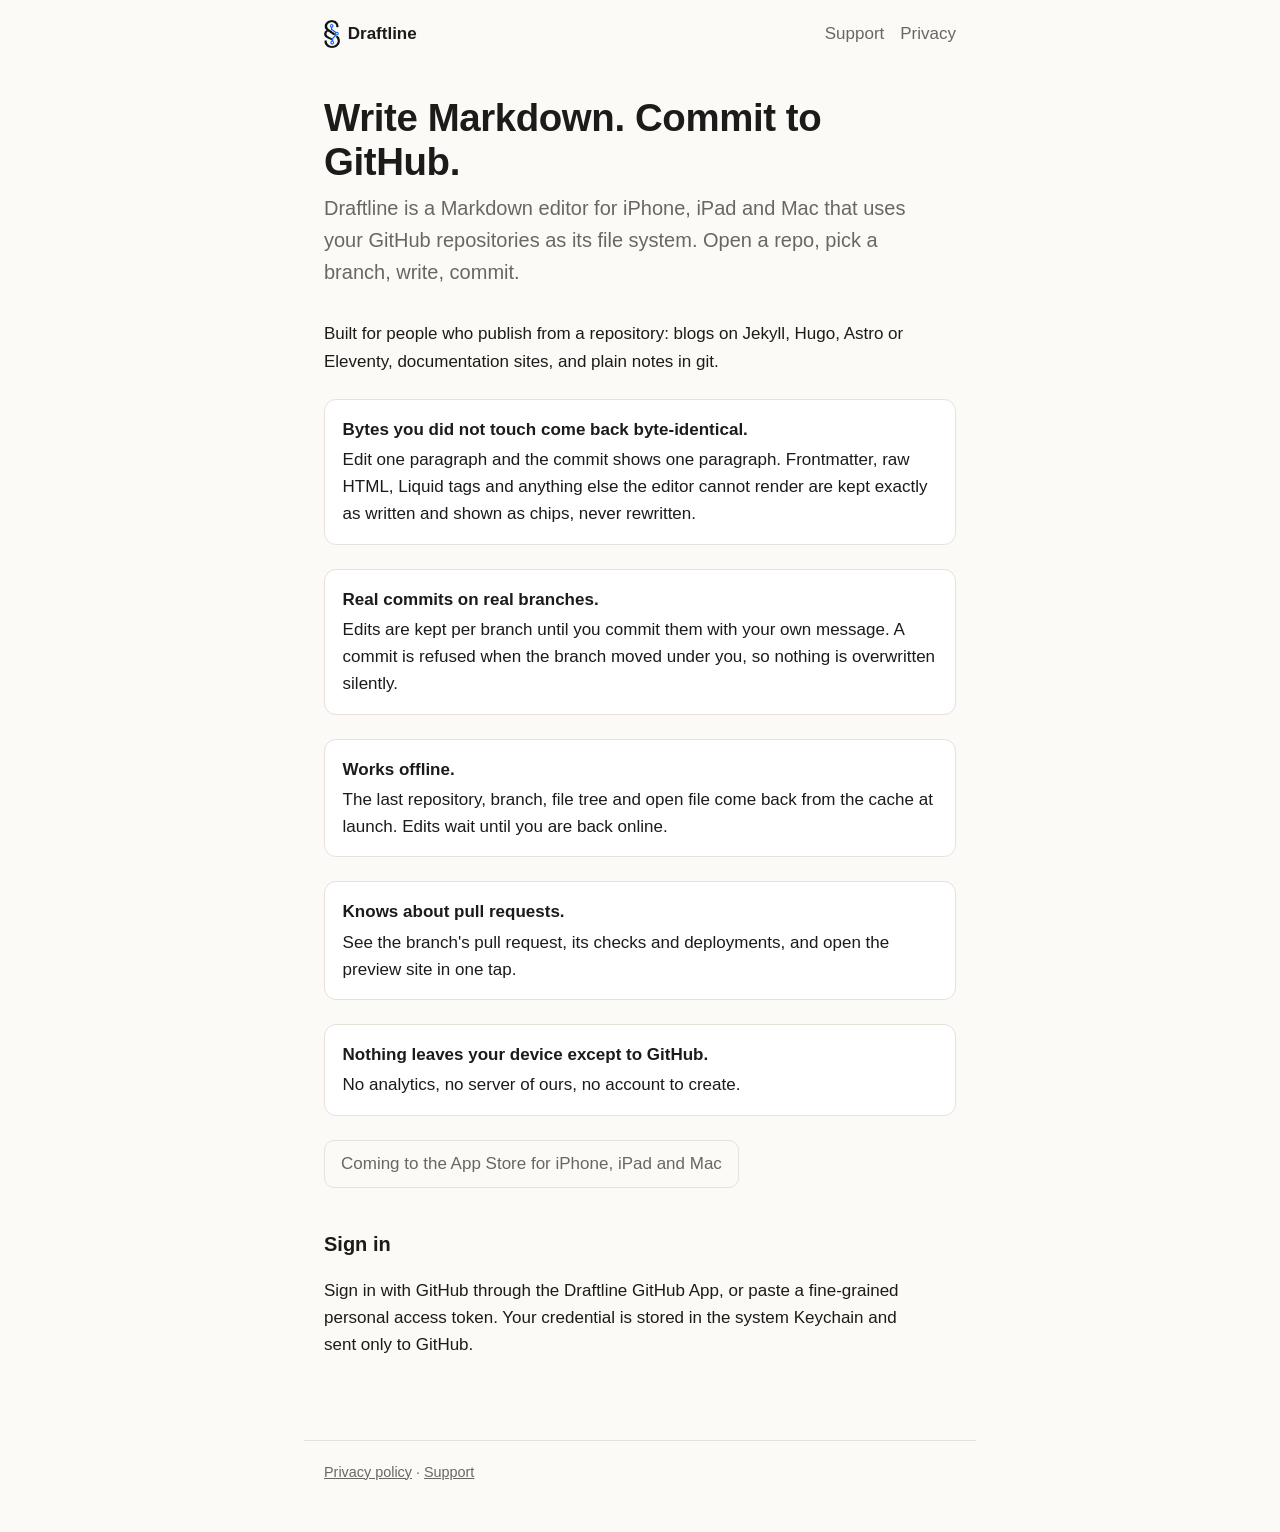
==== index.html @ df648ca8 "Landing page, privacy policy and support page" ====
<!doctype html>
<html lang="en">
<head>
  <meta charset="utf-8">
  <meta name="viewport" content="width=device-width, initial-scale=1">
  <title>Draftline — Markdown editor for your GitHub repos</title>
  <meta name="description" content="Draftline is a Markdown editor for iPhone, iPad and Mac that uses your GitHub repositories as its file system. Every byte you did not touch comes back exactly as it was.">
  <link rel="icon" href="favicon.ico" sizes="32x32">
  <link rel="apple-touch-icon" href="apple-touch-icon.png">
  <link rel="stylesheet" href="styles.css">
</head>
<body>
  <header class="site">
    <a class="brand" href="./">
      <picture>
        <source srcset="logo-dark.png" media="(prefers-color-scheme: dark)">
        <img src="logo-light.png" width="54" height="96" alt="">
      </picture>
      Draftline
    </a>
    <nav>
      <a href="support.html">Support</a>
      <a href="privacy.html">Privacy</a>
    </nav>
  </header>
  <main>
    <h1>Write Markdown. Commit to GitHub.</h1>
    <p class="lede">Draftline is a Markdown editor for iPhone, iPad and Mac that uses your GitHub repositories as its file system. Open a repo, pick a branch, write, commit.</p>

    <p>Built for people who publish from a repository: blogs on Jekyll, Hugo, Astro or Eleventy, documentation sites, and plain notes in git.</p>

    <ul class="features">
      <li><strong>Bytes you did not touch come back byte-identical.</strong> Edit one paragraph and the commit shows one paragraph. Frontmatter, raw HTML, Liquid tags and anything else the editor cannot render are kept exactly as written and shown as chips, never rewritten.</li>
      <li><strong>Real commits on real branches.</strong> Edits are kept per branch until you commit them with your own message. A commit is refused when the branch moved under you, so nothing is overwritten silently.</li>
      <li><strong>Works offline.</strong> The last repository, branch, file tree and open file come back from the cache at launch. Edits wait until you are back online.</li>
      <li><strong>Knows about pull requests.</strong> See the branch's pull request, its checks and deployments, and open the preview site in one tap.</li>
      <li><strong>Nothing leaves your device except to GitHub.</strong> No analytics, no server of ours, no account to create.</li>
    </ul>

    <span class="badge">Coming to the App Store for iPhone, iPad and Mac</span>

    <h2>Sign in</h2>
    <p>Sign in with GitHub through the Draftline GitHub App, or paste a fine-grained personal access token. Your credential is stored in the system Keychain and sent only to GitHub.</p>
  </main>
  <footer>
    <a href="privacy.html">Privacy policy</a> · <a href="support.html">Support</a>
  </footer>
</body>
</html>
---- styles.css ----
:root {
  color-scheme: light dark;
  --bg: #fbfaf7;
  --fg: #1c1b19;
  --muted: #6b6760;
  --accent: #2f5f8f;
  --rule: #e6e2da;
  --card: #ffffff;
}
@media (prefers-color-scheme: dark) {
  :root {
    --bg: #161514;
    --fg: #ebe7e0;
    --muted: #a19b91;
    --accent: #8fb6dd;
    --rule: #2c2a27;
    --card: #1f1d1b;
  }
}
* { box-sizing: border-box; }
html, body { margin: 0; padding: 0; }
body {
  background: var(--bg);
  color: var(--fg);
  font: 17px/1.6 -apple-system, BlinkMacSystemFont, "Segoe UI", Helvetica, Arial, sans-serif;
  -webkit-font-smoothing: antialiased;
}
main { max-width: 42rem; margin: 0 auto; padding: 3rem 1.25rem 4rem; }
header.site { display: flex; align-items: center; gap: 1rem; padding: 1.25rem 1.25rem 0; max-width: 42rem; margin: 0 auto; }
header.site a { color: inherit; text-decoration: none; font-weight: 600; }
.brand { display: flex; align-items: center; gap: 0.5rem; }
.brand img { height: 1.75rem; width: auto; display: block; }
header.site nav { margin-left: auto; display: flex; gap: 1rem; }
header.site nav a { color: var(--muted); font-weight: 400; }
h1 { font-size: 2.4rem; line-height: 1.15; letter-spacing: -0.01em; margin: 0 0 0.5rem; }
h2 { font-size: 1.25rem; margin: 2.5rem 0 0.75rem; }
p.lede { font-size: 1.25rem; color: var(--muted); margin: 0 0 2rem; }
p, li { max-width: 38rem; }
a { color: var(--accent); }
ul { padding-left: 1.2rem; }
li + li { margin-top: 0.5rem; }
.features { list-style: none; padding: 0; margin: 1.5rem 0 0; display: grid; gap: 1rem; }
.features li { background: var(--card); border: 1px solid var(--rule); border-radius: 12px; padding: 1rem 1.1rem; max-width: none; }
.features strong { display: block; margin-bottom: 0.2rem; }
.badge { display: inline-block; margin-top: 1.5rem; padding: 0.6rem 1rem; border: 1px solid var(--rule); border-radius: 10px; color: var(--muted); }
footer { max-width: 42rem; margin: 0 auto; padding: 0 1.25rem 3rem; color: var(--muted); font-size: 0.9rem; border-top: 1px solid var(--rule); padding-top: 1.25rem; }
footer a { color: inherit; }
code { font-family: ui-monospace, SFMono-Regular, Menlo, monospace; font-size: 0.92em; }
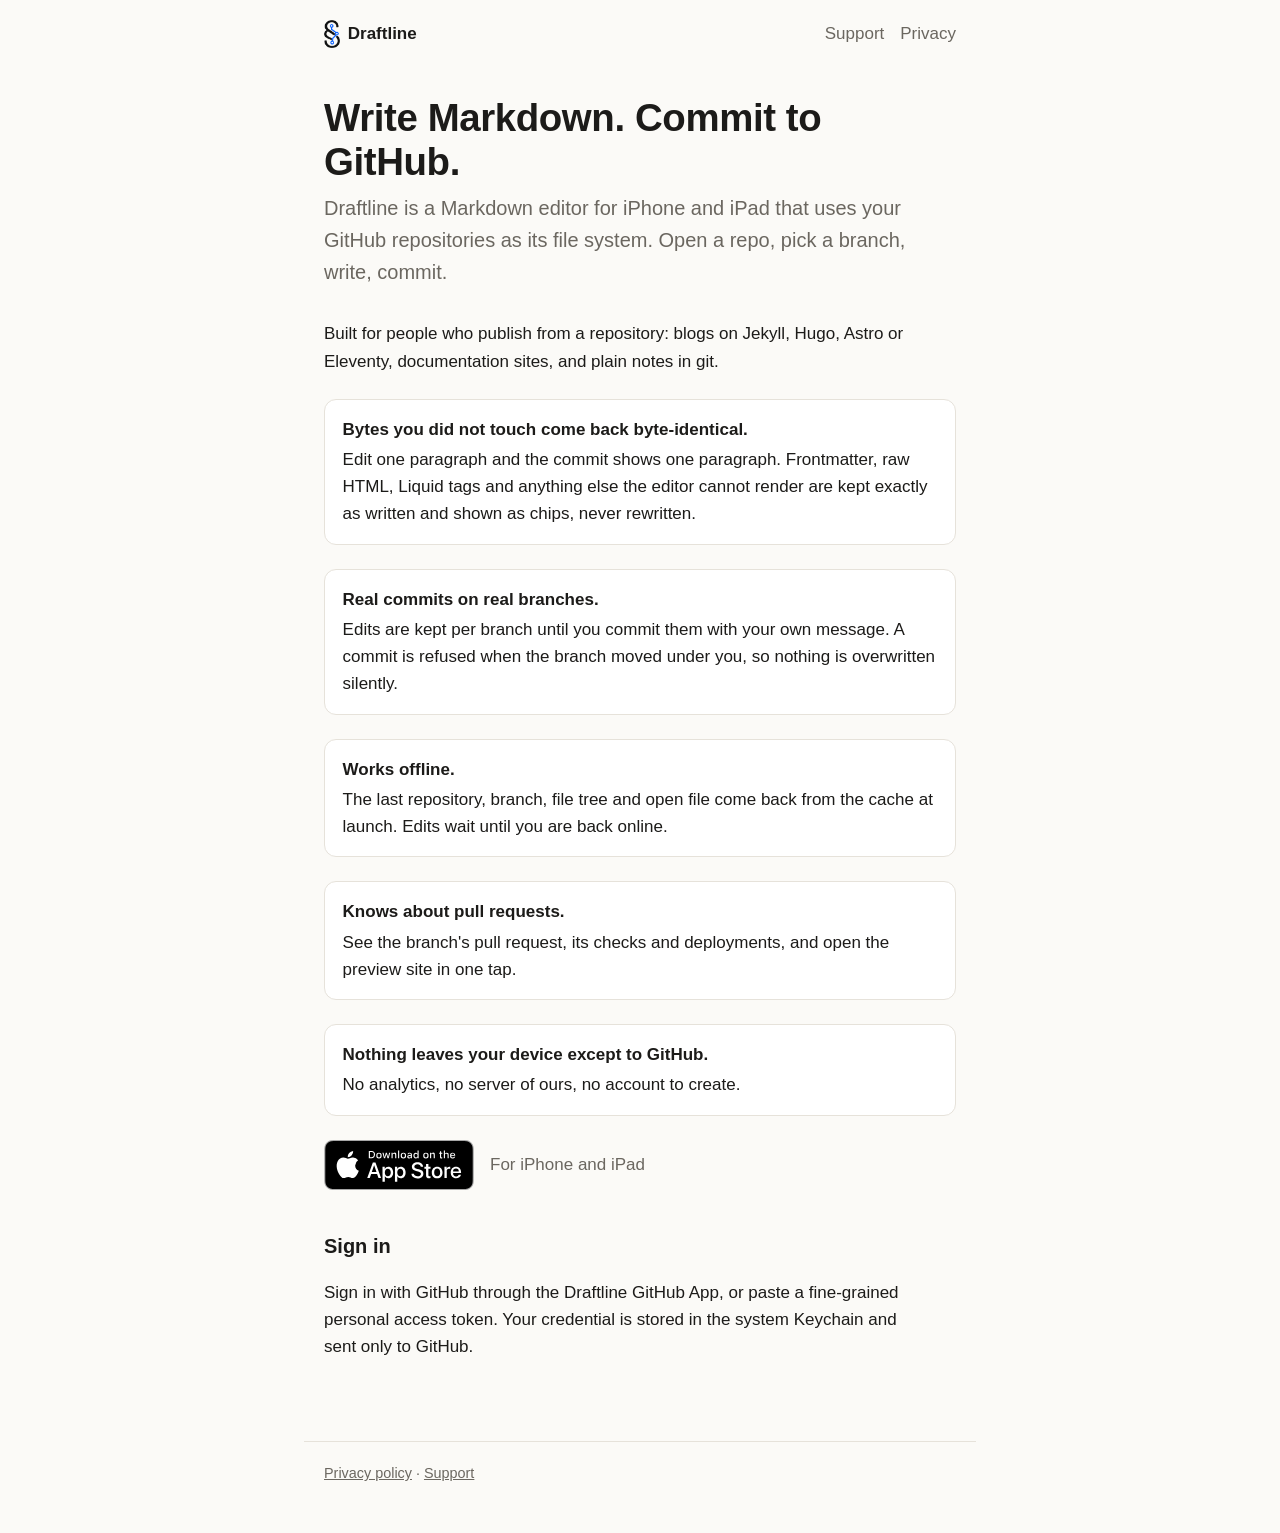
==== commit 663c563c: "Link to the App Store now that Draftline is live Replace the "Coming to the App Store" text on the l" ====
--- a/index.html
+++ b/index.html
@@ -4,7 +4,7 @@
   <meta charset="utf-8">
   <meta name="viewport" content="width=device-width, initial-scale=1">
   <title>Draftline — Markdown editor for your GitHub repos</title>
-  <meta name="description" content="Draftline is a Markdown editor for iPhone, iPad and Mac that uses your GitHub repositories as its file system. Every byte you did not touch comes back exactly as it was.">
+  <meta name="description" content="Draftline is a Markdown editor for iPhone and iPad that uses your GitHub repositories as its file system. Every byte you did not touch comes back exactly as it was.">
   <link rel="icon" href="favicon.ico" sizes="32x32">
   <link rel="apple-touch-icon" href="apple-touch-icon.png">
   <link rel="stylesheet" href="styles.css">
@@ -25,7 +25,7 @@
   </header>
   <main>
     <h1>Write Markdown. Commit to GitHub.</h1>
-    <p class="lede">Draftline is a Markdown editor for iPhone, iPad and Mac that uses your GitHub repositories as its file system. Open a repo, pick a branch, write, commit.</p>
+    <p class="lede">Draftline is a Markdown editor for iPhone and iPad that uses your GitHub repositories as its file system. Open a repo, pick a branch, write, commit.</p>
 
     <p>Built for people who publish from a repository: blogs on Jekyll, Hugo, Astro or Eleventy, documentation sites, and plain notes in git.</p>
 
@@ -37,7 +37,10 @@
       <li><strong>Nothing leaves your device except to GitHub.</strong> No analytics, no server of ours, no account to create.</li>
     </ul>
 
-    <span class="badge">Coming to the App Store for iPhone, iPad and Mac</span>
+    <p class="get">
+      <a href="https://apps.apple.com/us/app/draftline-markdown-editor/id6809581821"><img src="app-store-badge.svg" width="150" height="50" alt="Download on the App Store"></a>
+      <span>For iPhone and iPad</span>
+    </p>
 
     <h2>Sign in</h2>
     <p>Sign in with GitHub through the Draftline GitHub App, or paste a fine-grained personal access token. Your credential is stored in the system Keychain and sent only to GitHub.</p>
--- a/styles.css
+++ b/styles.css
@@ -42,7 +42,8 @@
 .features { list-style: none; padding: 0; margin: 1.5rem 0 0; display: grid; gap: 1rem; }
 .features li { background: var(--card); border: 1px solid var(--rule); border-radius: 12px; padding: 1rem 1.1rem; max-width: none; }
 .features strong { display: block; margin-bottom: 0.2rem; }
-.badge { display: inline-block; margin-top: 1.5rem; padding: 0.6rem 1rem; border: 1px solid var(--rule); border-radius: 10px; color: var(--muted); }
+.get { display: flex; align-items: center; flex-wrap: wrap; gap: 0.5rem 1rem; margin-top: 1.5rem; color: var(--muted); }
+.get a { display: block; line-height: 0; }
 footer { max-width: 42rem; margin: 0 auto; padding: 0 1.25rem 3rem; color: var(--muted); font-size: 0.9rem; border-top: 1px solid var(--rule); padding-top: 1.25rem; }
 footer a { color: inherit; }
 code { font-family: ui-monospace, SFMono-Regular, Menlo, monospace; font-size: 0.92em; }
